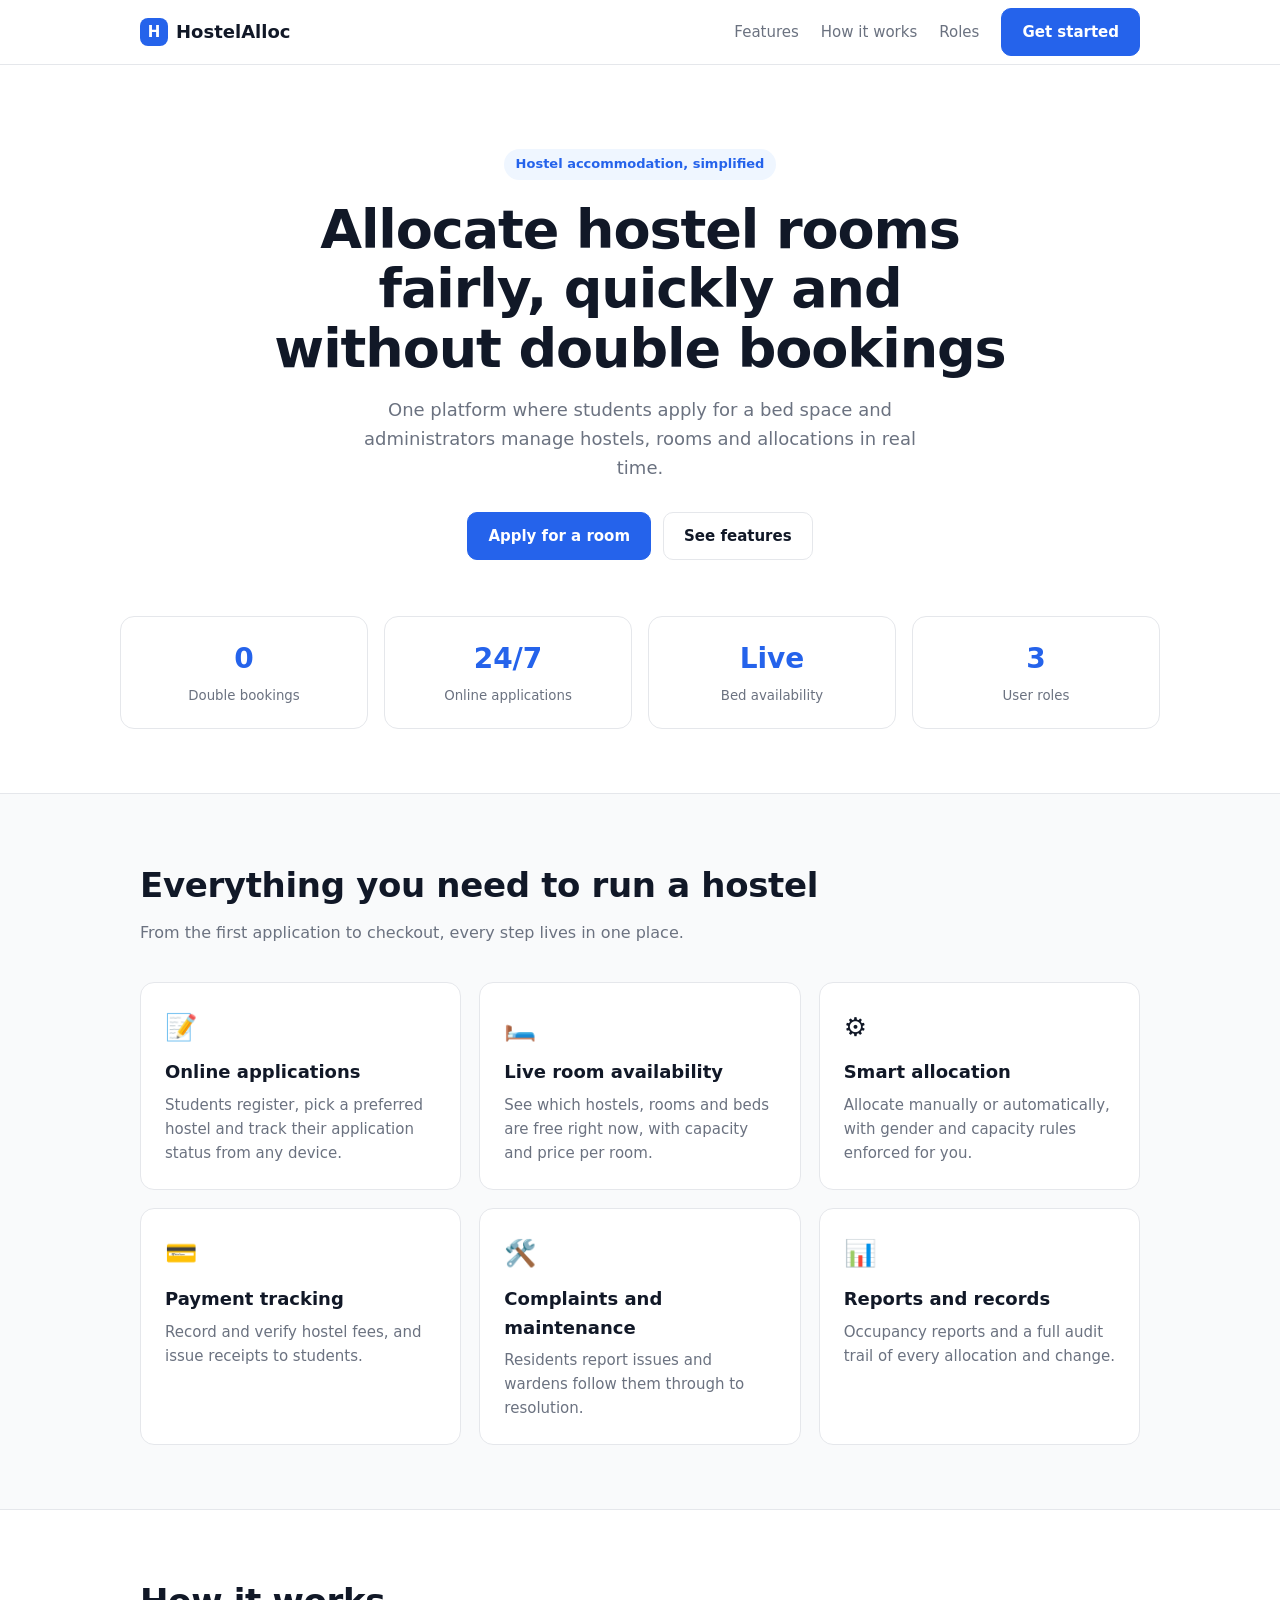
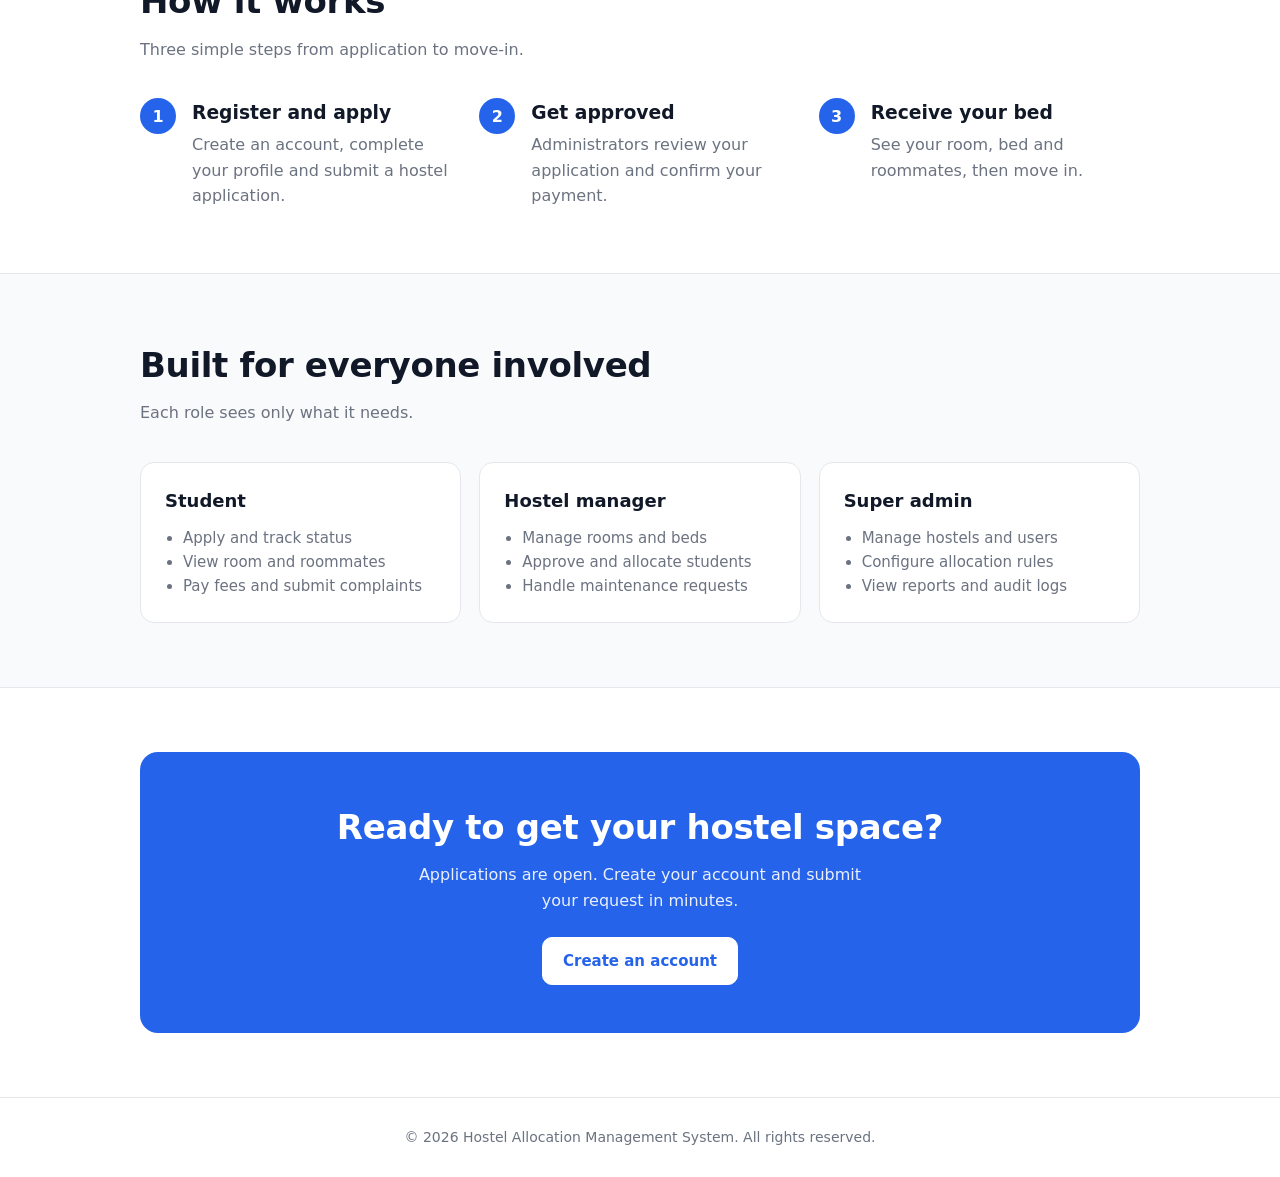
==== index.html @ 5765664a "Add website" ====
<!DOCTYPE html>
<html lang="en">
<head>
<meta charset="utf-8">
<meta name="viewport" content="width=device-width, initial-scale=1, viewport-fit=cover">
<meta name="color-scheme" content="light">
<title>Hostel Allocation Management System</title>
<style>
:root{
  --bg:#ffffff;--ink:#111827;--muted:#6b7280;--line:#e5e7eb;--soft:#f9fafb;
  --accent:#2563eb;--accent-soft:#eff6ff;
  box-sizing:border-box;
  padding-top:env(safe-area-inset-top,0px);
  padding-bottom:env(safe-area-inset-bottom,0px);
}
*,*::before,*::after{box-sizing:inherit}
html{scroll-behavior:smooth;scroll-padding-top:env(safe-area-inset-top,0px)}
body{margin:0;background:var(--bg);color:var(--ink);font-family:system-ui,-apple-system,"Segoe UI",Roboto,Helvetica,Arial,sans-serif;line-height:1.6}
a{color:inherit;text-decoration:none}
.wrap{max-width:1040px;margin:0 auto;padding:0 20px}
header{position:sticky;top:env(safe-area-inset-top,0px);background:rgba(255,255,255,.95);border-bottom:1px solid var(--line);z-index:5}
nav{display:flex;align-items:center;justify-content:space-between;height:64px}
.logo{font-weight:700;font-size:18px;display:flex;gap:8px;align-items:center}
.logo span{background:var(--accent);color:#fff;border-radius:8px;width:28px;height:28px;display:grid;place-items:center;font-size:15px}
.links{display:flex;gap:22px;align-items:center;font-size:15px;color:var(--muted)}
.links a:hover{color:var(--ink)}
.btn{display:inline-block;background:var(--accent);color:#fff;padding:11px 20px;border-radius:10px;font-weight:600;font-size:15px;border:1px solid var(--accent)}
.btn:hover{background:#1d4ed8}
.btn.ghost{background:#fff;color:var(--ink);border-color:var(--line)}
.btn.ghost:hover{background:var(--soft)}
.hero{padding:84px 0 64px;text-align:center}
.tag{display:inline-block;background:var(--accent-soft);color:var(--accent);font-size:13px;font-weight:600;padding:5px 12px;border-radius:999px;margin-bottom:20px}
h1{font-size:clamp(32px,6vw,54px);line-height:1.1;margin:0 auto 18px;max-width:760px;letter-spacing:-.02em}
.lead{color:var(--muted);font-size:18px;max-width:600px;margin:0 auto 30px}
.cta{display:flex;gap:12px;justify-content:center;flex-wrap:wrap}
.stats{display:grid;grid-template-columns:repeat(auto-fit,minmax(150px,1fr));gap:16px;margin:56px 0 0}
.stat{border:1px solid var(--line);border-radius:14px;padding:20px}
.stat b{display:block;font-size:28px;color:var(--accent)}
.stat small{color:var(--muted)}
section{padding:64px 0}
section.alt{background:var(--soft);border-top:1px solid var(--line);border-bottom:1px solid var(--line)}
h2{font-size:clamp(26px,4vw,34px);margin:0 0 8px;letter-spacing:-.01em}
.sub{color:var(--muted);margin:0 0 36px;max-width:560px}
.grid{display:grid;grid-template-columns:repeat(auto-fit,minmax(260px,1fr));gap:18px}
.card{background:#fff;border:1px solid var(--line);border-radius:14px;padding:24px}
.card .ic{font-size:26px;margin-bottom:10px}
.card h3{margin:0 0 6px;font-size:18px}
.card p{margin:0;color:var(--muted);font-size:15px}
.step{display:flex;gap:16px}
.num{flex:none;width:36px;height:36px;border-radius:50%;background:var(--accent);color:#fff;display:grid;place-items:center;font-weight:700}
.roles .card ul{margin:10px 0 0;padding-left:18px;color:var(--muted);font-size:15px}
.cta-box{background:var(--accent);color:#fff;border-radius:18px;padding:48px 24px;text-align:center}
.cta-box h2{color:#fff}
.cta-box p{margin:0 auto 24px;max-width:480px;opacity:.9}
.cta-box .btn{background:#fff;color:var(--accent);border-color:#fff}
footer{border-top:1px solid var(--line);padding:28px 0;color:var(--muted);font-size:14px;text-align:center}
@media(max-width:640px){.links a.hide{display:none}.hero{padding:56px 0 40px}}
</style>
</head>
<body>
<header>
  <div class="wrap">
    <nav>
      <a class="logo" href="#top"><span>H</span>HostelAlloc</a>
      <div class="links">
        <a class="hide" href="#features">Features</a>
        <a class="hide" href="#how">How it works</a>
        <a class="hide" href="#roles">Roles</a>
        <a class="btn" href="#get-started">Get started</a>
      </div>
    </nav>
  </div>
</header>

<main id="top">
  <div class="wrap hero">
    <span class="tag">Hostel accommodation, simplified</span>
    <h1>Allocate hostel rooms fairly, quickly and without double bookings</h1>
    <p class="lead">One platform where students apply for a bed space and administrators manage hostels, rooms and allocations in real time.</p>
    <div class="cta">
      <a class="btn" href="#get-started">Apply for a room</a>
      <a class="btn ghost" href="#features">See features</a>
    </div>
    <div class="stats">
      <div class="stat"><b>0</b><small>Double bookings</small></div>
      <div class="stat"><b>24/7</b><small>Online applications</small></div>
      <div class="stat"><b>Live</b><small>Bed availability</small></div>
      <div class="stat"><b>3</b><small>User roles</small></div>
    </div>
  </div>

  <section id="features" class="alt">
    <div class="wrap">
      <h2>Everything you need to run a hostel</h2>
      <p class="sub">From the first application to checkout, every step lives in one place.</p>
      <div class="grid">
        <div class="card"><div class="ic">📝</div><h3>Online applications</h3><p>Students register, pick a preferred hostel and track their application status from any device.</p></div>
        <div class="card"><div class="ic">🛏️</div><h3>Live room availability</h3><p>See which hostels, rooms and beds are free right now, with capacity and price per room.</p></div>
        <div class="card"><div class="ic">⚙️</div><h3>Smart allocation</h3><p>Allocate manually or automatically, with gender and capacity rules enforced for you.</p></div>
        <div class="card"><div class="ic">💳</div><h3>Payment tracking</h3><p>Record and verify hostel fees, and issue receipts to students.</p></div>
        <div class="card"><div class="ic">🛠️</div><h3>Complaints and maintenance</h3><p>Residents report issues and wardens follow them through to resolution.</p></div>
        <div class="card"><div class="ic">📊</div><h3>Reports and records</h3><p>Occupancy reports and a full audit trail of every allocation and change.</p></div>
      </div>
    </div>
  </section>

  <section id="how">
    <div class="wrap">
      <h2>How it works</h2>
      <p class="sub">Three simple steps from application to move-in.</p>
      <div class="grid">
        <div class="step"><div class="num">1</div><div><h3 style="margin:0 0 4px">Register and apply</h3><p style="margin:0;color:var(--muted)">Create an account, complete your profile and submit a hostel application.</p></div></div>
        <div class="step"><div class="num">2</div><div><h3 style="margin:0 0 4px">Get approved</h3><p style="margin:0;color:var(--muted)">Administrators review your application and confirm your payment.</p></div></div>
        <div class="step"><div class="num">3</div><div><h3 style="margin:0 0 4px">Receive your bed</h3><p style="margin:0;color:var(--muted)">See your room, bed and roommates, then move in.</p></div></div>
      </div>
    </div>
  </section>

  <section id="roles" class="alt roles">
    <div class="wrap">
      <h2>Built for everyone involved</h2>
      <p class="sub">Each role sees only what it needs.</p>
      <div class="grid">
        <div class="card"><h3>Student</h3><ul><li>Apply and track status</li><li>View room and roommates</li><li>Pay fees and submit complaints</li></ul></div>
        <div class="card"><h3>Hostel manager</h3><ul><li>Manage rooms and beds</li><li>Approve and allocate students</li><li>Handle maintenance requests</li></ul></div>
        <div class="card"><h3>Super admin</h3><ul><li>Manage hostels and users</li><li>Configure allocation rules</li><li>View reports and audit logs</li></ul></div>
      </div>
    </div>
  </section>

  <section id="get-started">
    <div class="wrap">
      <div class="cta-box">
        <h2>Ready to get your hostel space?</h2>
        <p>Applications are open. Create your account and submit your request in minutes.</p>
        <a class="btn" href="#top">Create an account</a>
      </div>
    </div>
  </section>
</main>

<footer>
  <div class="wrap">© 2026 Hostel Allocation Management System. All rights reserved.</div>
</footer>
</body>
</html>
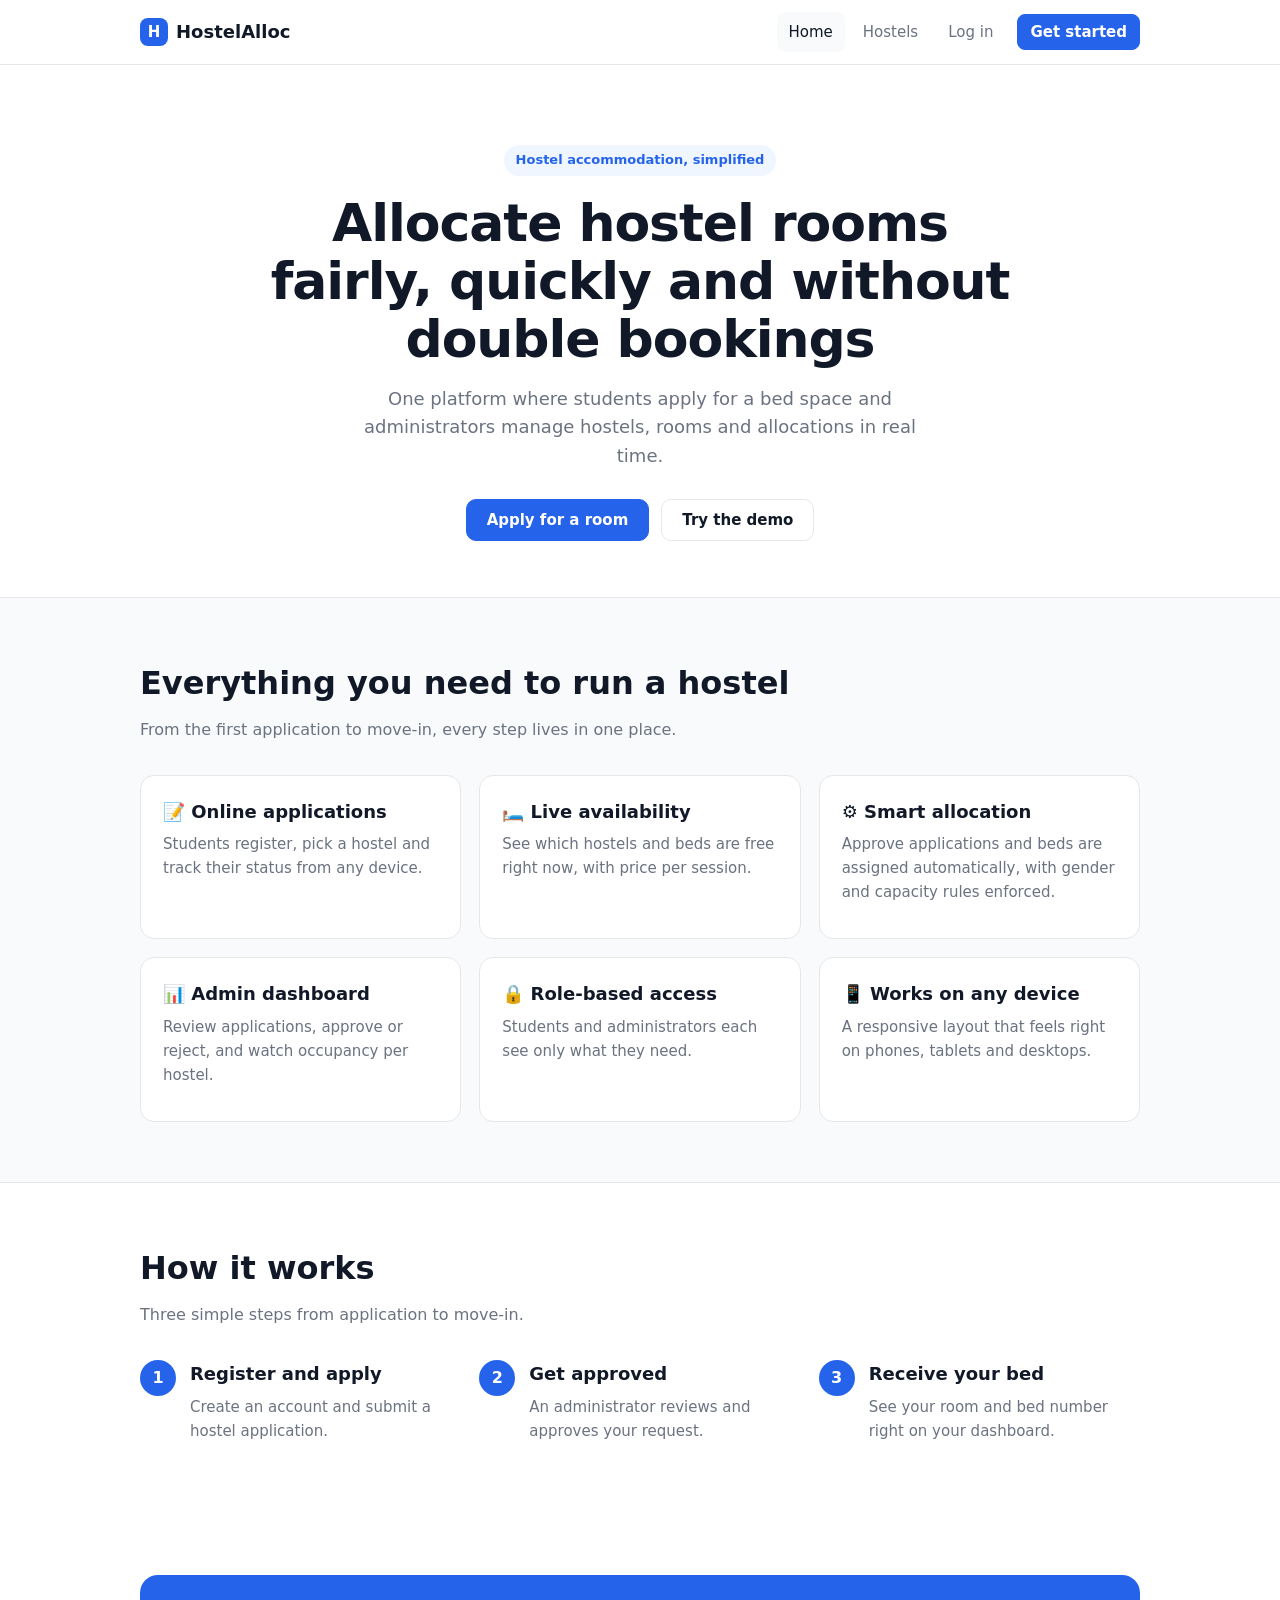
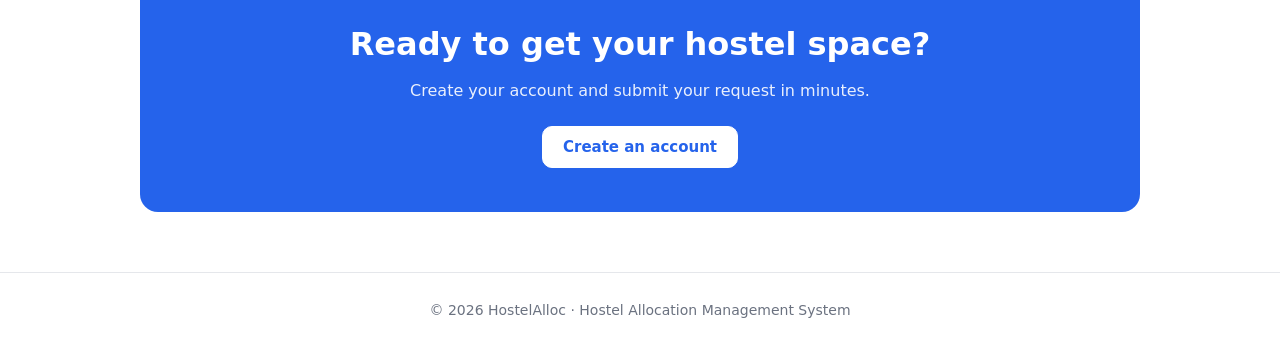
==== commit 40213c7b: "Add multi-page website" ====
--- a/index.html
+++ b/index.html
@@ -1,146 +1,24 @@
-<!DOCTYPE html>
-<html lang="en">
-<head>
-<meta charset="utf-8">
-<meta name="viewport" content="width=device-width, initial-scale=1, viewport-fit=cover">
-<meta name="color-scheme" content="light">
-<title>Hostel Allocation Management System</title>
-<style>
-:root{
-  --bg:#ffffff;--ink:#111827;--muted:#6b7280;--line:#e5e7eb;--soft:#f9fafb;
-  --accent:#2563eb;--accent-soft:#eff6ff;
-  box-sizing:border-box;
-  padding-top:env(safe-area-inset-top,0px);
-  padding-bottom:env(safe-area-inset-bottom,0px);
-}
-*,*::before,*::after{box-sizing:inherit}
-html{scroll-behavior:smooth;scroll-padding-top:env(safe-area-inset-top,0px)}
-body{margin:0;background:var(--bg);color:var(--ink);font-family:system-ui,-apple-system,"Segoe UI",Roboto,Helvetica,Arial,sans-serif;line-height:1.6}
-a{color:inherit;text-decoration:none}
-.wrap{max-width:1040px;margin:0 auto;padding:0 20px}
-header{position:sticky;top:env(safe-area-inset-top,0px);background:rgba(255,255,255,.95);border-bottom:1px solid var(--line);z-index:5}
-nav{display:flex;align-items:center;justify-content:space-between;height:64px}
-.logo{font-weight:700;font-size:18px;display:flex;gap:8px;align-items:center}
-.logo span{background:var(--accent);color:#fff;border-radius:8px;width:28px;height:28px;display:grid;place-items:center;font-size:15px}
-.links{display:flex;gap:22px;align-items:center;font-size:15px;color:var(--muted)}
-.links a:hover{color:var(--ink)}
-.btn{display:inline-block;background:var(--accent);color:#fff;padding:11px 20px;border-radius:10px;font-weight:600;font-size:15px;border:1px solid var(--accent)}
-.btn:hover{background:#1d4ed8}
-.btn.ghost{background:#fff;color:var(--ink);border-color:var(--line)}
-.btn.ghost:hover{background:var(--soft)}
-.hero{padding:84px 0 64px;text-align:center}
-.tag{display:inline-block;background:var(--accent-soft);color:var(--accent);font-size:13px;font-weight:600;padding:5px 12px;border-radius:999px;margin-bottom:20px}
-h1{font-size:clamp(32px,6vw,54px);line-height:1.1;margin:0 auto 18px;max-width:760px;letter-spacing:-.02em}
-.lead{color:var(--muted);font-size:18px;max-width:600px;margin:0 auto 30px}
-.cta{display:flex;gap:12px;justify-content:center;flex-wrap:wrap}
-.stats{display:grid;grid-template-columns:repeat(auto-fit,minmax(150px,1fr));gap:16px;margin:56px 0 0}
-.stat{border:1px solid var(--line);border-radius:14px;padding:20px}
-.stat b{display:block;font-size:28px;color:var(--accent)}
-.stat small{color:var(--muted)}
-section{padding:64px 0}
-section.alt{background:var(--soft);border-top:1px solid var(--line);border-bottom:1px solid var(--line)}
-h2{font-size:clamp(26px,4vw,34px);margin:0 0 8px;letter-spacing:-.01em}
-.sub{color:var(--muted);margin:0 0 36px;max-width:560px}
-.grid{display:grid;grid-template-columns:repeat(auto-fit,minmax(260px,1fr));gap:18px}
-.card{background:#fff;border:1px solid var(--line);border-radius:14px;padding:24px}
-.card .ic{font-size:26px;margin-bottom:10px}
-.card h3{margin:0 0 6px;font-size:18px}
-.card p{margin:0;color:var(--muted);font-size:15px}
-.step{display:flex;gap:16px}
-.num{flex:none;width:36px;height:36px;border-radius:50%;background:var(--accent);color:#fff;display:grid;place-items:center;font-weight:700}
-.roles .card ul{margin:10px 0 0;padding-left:18px;color:var(--muted);font-size:15px}
-.cta-box{background:var(--accent);color:#fff;border-radius:18px;padding:48px 24px;text-align:center}
-.cta-box h2{color:#fff}
-.cta-box p{margin:0 auto 24px;max-width:480px;opacity:.9}
-.cta-box .btn{background:#fff;color:var(--accent);border-color:#fff}
-footer{border-top:1px solid var(--line);padding:28px 0;color:var(--muted);font-size:14px;text-align:center}
-@media(max-width:640px){.links a.hide{display:none}.hero{padding:56px 0 40px}}
-</style>
-</head>
-<body>
-<header>
-  <div class="wrap">
-    <nav>
-      <a class="logo" href="#top"><span>H</span>HostelAlloc</a>
-      <div class="links">
-        <a class="hide" href="#features">Features</a>
-        <a class="hide" href="#how">How it works</a>
-        <a class="hide" href="#roles">Roles</a>
-        <a class="btn" href="#get-started">Get started</a>
-      </div>
-    </nav>
-  </div>
-</header>
-
-<main id="top">
-  <div class="wrap hero">
-    <span class="tag">Hostel accommodation, simplified</span>
-    <h1>Allocate hostel rooms fairly, quickly and without double bookings</h1>
-    <p class="lead">One platform where students apply for a bed space and administrators manage hostels, rooms and allocations in real time.</p>
-    <div class="cta">
-      <a class="btn" href="#get-started">Apply for a room</a>
-      <a class="btn ghost" href="#features">See features</a>
-    </div>
-    <div class="stats">
-      <div class="stat"><b>0</b><small>Double bookings</small></div>
-      <div class="stat"><b>24/7</b><small>Online applications</small></div>
-      <div class="stat"><b>Live</b><small>Bed availability</small></div>
-      <div class="stat"><b>3</b><small>User roles</small></div>
-    </div>
-  </div>
-
-  <section id="features" class="alt">
-    <div class="wrap">
-      <h2>Everything you need to run a hostel</h2>
-      <p class="sub">From the first application to checkout, every step lives in one place.</p>
-      <div class="grid">
-        <div class="card"><div class="ic">📝</div><h3>Online applications</h3><p>Students register, pick a preferred hostel and track their application status from any device.</p></div>
-        <div class="card"><div class="ic">🛏️</div><h3>Live room availability</h3><p>See which hostels, rooms and beds are free right now, with capacity and price per room.</p></div>
-        <div class="card"><div class="ic">⚙️</div><h3>Smart allocation</h3><p>Allocate manually or automatically, with gender and capacity rules enforced for you.</p></div>
-        <div class="card"><div class="ic">💳</div><h3>Payment tracking</h3><p>Record and verify hostel fees, and issue receipts to students.</p></div>
-        <div class="card"><div class="ic">🛠️</div><h3>Complaints and maintenance</h3><p>Residents report issues and wardens follow them through to resolution.</p></div>
-        <div class="card"><div class="ic">📊</div><h3>Reports and records</h3><p>Occupancy reports and a full audit trail of every allocation and change.</p></div>
-      </div>
-    </div>
-  </section>
-
-  <section id="how">
-    <div class="wrap">
-      <h2>How it works</h2>
-      <p class="sub">Three simple steps from application to move-in.</p>
-      <div class="grid">
-        <div class="step"><div class="num">1</div><div><h3 style="margin:0 0 4px">Register and apply</h3><p style="margin:0;color:var(--muted)">Create an account, complete your profile and submit a hostel application.</p></div></div>
-        <div class="step"><div class="num">2</div><div><h3 style="margin:0 0 4px">Get approved</h3><p style="margin:0;color:var(--muted)">Administrators review your application and confirm your payment.</p></div></div>
-        <div class="step"><div class="num">3</div><div><h3 style="margin:0 0 4px">Receive your bed</h3><p style="margin:0;color:var(--muted)">See your room, bed and roommates, then move in.</p></div></div>
-      </div>
-    </div>
-  </section>
-
-  <section id="roles" class="alt roles">
-    <div class="wrap">
-      <h2>Built for everyone involved</h2>
-      <p class="sub">Each role sees only what it needs.</p>
-      <div class="grid">
-        <div class="card"><h3>Student</h3><ul><li>Apply and track status</li><li>View room and roommates</li><li>Pay fees and submit complaints</li></ul></div>
-        <div class="card"><h3>Hostel manager</h3><ul><li>Manage rooms and beds</li><li>Approve and allocate students</li><li>Handle maintenance requests</li></ul></div>
-        <div class="card"><h3>Super admin</h3><ul><li>Manage hostels and users</li><li>Configure allocation rules</li><li>View reports and audit logs</li></ul></div>
-      </div>
-    </div>
-  </section>
-
-  <section id="get-started">
-    <div class="wrap">
-      <div class="cta-box">
-        <h2>Ready to get your hostel space?</h2>
-        <p>Applications are open. Create your account and submit your request in minutes.</p>
-        <a class="btn" href="#top">Create an account</a>
-      </div>
-    </div>
-  </section>
+<!DOCTYPE html><html lang="en"><head><meta charset="utf-8"><meta name="viewport" content="width=device-width, initial-scale=1, viewport-fit=cover"><meta name="color-scheme" content="light"><title>HostelAlloc – Hostel Allocation Management System</title><link rel="stylesheet" href="style.css"></head><body><header id="hd"></header>
+<main>
+<div class="wrap hero"><span class="tag">Hostel accommodation, simplified</span>
+<h1>Allocate hostel rooms fairly, quickly and without double bookings</h1>
+<p class="lead">One platform where students apply for a bed space and administrators manage hostels, rooms and allocations in real time.</p>
+<div class="cta"><a class="btn" href="register.html">Apply for a room</a><a class="btn ghost" href="login.html">Try the demo</a></div></div>
+<section class="alt"><div class="wrap"><h2>Everything you need to run a hostel</h2><p class="sub">From the first application to move-in, every step lives in one place.</p>
+<div class="grid">
+<div class="card"><h3>📝 Online applications</h3><p class="m">Students register, pick a hostel and track their status from any device.</p></div>
+<div class="card"><h3>🛏️ Live availability</h3><p class="m">See which hostels and beds are free right now, with price per session.</p></div>
+<div class="card"><h3>⚙️ Smart allocation</h3><p class="m">Approve applications and beds are assigned automatically, with gender and capacity rules enforced.</p></div>
+<div class="card"><h3>📊 Admin dashboard</h3><p class="m">Review applications, approve or reject, and watch occupancy per hostel.</p></div>
+<div class="card"><h3>🔒 Role-based access</h3><p class="m">Students and administrators each see only what they need.</p></div>
+<div class="card"><h3>📱 Works on any device</h3><p class="m">A responsive layout that feels right on phones, tablets and desktops.</p></div>
+</div></div></section>
+<section><div class="wrap"><h2>How it works</h2><p class="sub">Three simple steps from application to move-in.</p>
+<div class="grid">
+<div class="step"><div class="num">1</div><div><h3>Register and apply</h3><p class="m">Create an account and submit a hostel application.</p></div></div>
+<div class="step"><div class="num">2</div><div><h3>Get approved</h3><p class="m">An administrator reviews and approves your request.</p></div></div>
+<div class="step"><div class="num">3</div><div><h3>Receive your bed</h3><p class="m">See your room and bed number right on your dashboard.</p></div></div>
+</div></div></section>
+<section><div class="wrap"><div class="cb"><h2>Ready to get your hostel space?</h2><p>Create your account and submit your request in minutes.</p><a class="btn" href="register.html">Create an account</a></div></div></section>
 </main>
-
-<footer>
-  <div class="wrap">© 2026 Hostel Allocation Management System. All rights reserved.</div>
-</footer>
-</body>
-</html>
+<footer id="ft"></footer><script src="app.js"></script></body></html>
--- a/style.css
+++ b/style.css
@@ -0,0 +1,78 @@
+:root{--ink:#111827;--mu:#6b7280;--ln:#e5e7eb;--so:#f9fafb;--ac:#2563eb;--as:#eff6ff;box-sizing:border-box;padding-top:env(safe-area-inset-top,0px);padding-bottom:env(safe-area-inset-bottom,0px)}
+*,*::before,*::after{box-sizing:inherit}
+html{scroll-behavior:smooth;scroll-padding-top:env(safe-area-inset-top,0px)}
+body{margin:0;background:#fff;color:var(--ink);font:16px/1.6 system-ui,-apple-system,"Segoe UI",Roboto,Helvetica,Arial,sans-serif}
+body::before{content:"";position:fixed;inset:0 0 auto;height:env(safe-area-inset-top,0px);background:#fff;z-index:10}
+a{color:inherit;text-decoration:none}
+.wrap{max-width:1040px;margin:0 auto;padding:0 20px}
+header{position:sticky;top:env(safe-area-inset-top,0px);background:#fff;border-bottom:1px solid var(--ln);z-index:5}
+.nav{display:flex;align-items:center;justify-content:space-between;height:64px;position:relative}
+.logo{font-weight:700;font-size:18px;display:flex;gap:8px;align-items:center}
+.logo span{background:var(--ac);color:#fff;border-radius:8px;width:28px;height:28px;display:grid;place-items:center;font-size:15px}
+.links{display:flex;gap:6px;align-items:center}
+.links a{padding:8px 12px;border-radius:8px;color:var(--mu);font-size:15px}
+.links a:hover,.links a.on{color:var(--ink);background:var(--so)}
+.links a.btn{color:#fff;margin-left:6px}
+.links a.btn:hover{background:#1d4ed8;color:#fff}
+.mb{display:none;background:none;border:1px solid var(--ln);border-radius:8px;font-size:20px;padding:4px 10px;cursor:pointer}
+.btn{display:inline-block;background:var(--ac);color:#fff;padding:11px 20px;border-radius:10px;font:600 15px system-ui,sans-serif;border:1px solid var(--ac);cursor:pointer}
+.btn:hover{background:#1d4ed8}
+.btn.ghost{background:#fff;color:var(--ink);border-color:var(--ln)}
+.btn.ghost:hover{background:var(--so)}
+.btn.sm{padding:6px 12px;font-size:14px}
+.btn.w{width:100%}
+.hero{padding:80px 0 56px;text-align:center}
+.tag{display:inline-block;background:var(--as);color:var(--ac);font-size:13px;font-weight:600;padding:5px 12px;border-radius:999px;margin-bottom:18px}
+h1{font-size:clamp(30px,6vw,52px);line-height:1.12;margin:0 auto 16px;max-width:760px;letter-spacing:-.02em}
+h2{font-size:clamp(24px,4vw,32px);margin:0 0 8px}
+h3{margin:0 0 6px;font-size:18px}
+.lead{font-size:18px;max-width:600px;margin:0 auto 28px;color:var(--mu)}
+.m{color:var(--mu);font-size:15px;margin:6px 0 12px}
+.cta{display:flex;gap:12px;justify-content:center;flex-wrap:wrap}
+.grid{display:grid;grid-template-columns:repeat(auto-fit,minmax(260px,1fr));gap:18px}
+.stats{display:grid;grid-template-columns:repeat(auto-fit,minmax(140px,1fr));gap:14px;margin:0 0 24px}
+.stat{border:1px solid var(--ln);border-radius:14px;padding:18px}
+.stat b{display:block;font-size:28px;color:var(--ac)}
+.stat small{color:var(--mu)}
+.card{background:#fff;border:1px solid var(--ln);border-radius:14px;padding:22px}
+.card.hl{background:var(--as);border-color:#bfdbfe}
+.big{font-size:26px;font-weight:700;margin:4px 0;color:var(--ac)}
+.row{display:flex;justify-content:space-between;align-items:center;gap:8px}
+section{padding:60px 0}
+.alt{background:var(--so);border-block:1px solid var(--ln)}
+.pg{padding:40px 20px 64px}
+.sub{color:var(--mu);margin:0 0 32px}
+.badge{display:inline-block;font-size:12px;font-weight:600;padding:3px 10px;border-radius:999px;background:var(--as);color:var(--ac)}
+.badge.Approved{background:#dcfce7;color:#166534}
+.badge.Pending{background:#fef3c7;color:#92400e}
+.badge.Rejected{background:#fee2e2;color:#991b1b}
+.bar{height:8px;background:var(--ln);border-radius:99px;overflow:hidden;margin:10px 0}
+.bar i{display:block;height:100%;background:var(--ac)}
+.step{display:flex;gap:14px}
+.num{flex:none;width:36px;height:36px;border-radius:50%;background:var(--ac);color:#fff;display:grid;place-items:center;font-weight:700}
+.cb{background:var(--ac);color:#fff;border-radius:18px;padding:44px 20px;text-align:center}
+.cb p{margin:0 auto 22px;max-width:460px;opacity:.9}
+.cb .btn{background:#fff;color:var(--ac);border-color:#fff}
+label{display:block;font-size:14px;font-weight:600;margin:14px 0 6px}
+input,select{width:100%;padding:11px 12px;border:1px solid var(--ln);border-radius:10px;font:inherit;background:#fff;color:var(--ink)}
+input:focus,select:focus{outline:2px solid var(--ac);outline-offset:1px;border-color:var(--ac)}
+.pwr{position:relative}
+.pwr button{position:absolute;right:8px;top:50%;transform:translateY(-50%);background:none;border:0;color:var(--ac);font-weight:600;cursor:pointer}
+.err{color:#dc2626;font-size:14px;min-height:20px;margin:10px 0 0}
+.auth{display:grid;grid-template-columns:1fr 1fr;min-height:calc(100vh - 65px)}
+.side{background:linear-gradient(135deg,#1d4ed8,#3b82f6);color:#fff;padding:56px 48px;display:flex;flex-direction:column;justify-content:center}
+.side h2{font-size:34px}
+.side p,.side li{opacity:.92}
+.side ul{padding-left:18px;margin:16px 0 0}
+.fs{display:flex;align-items:center;justify-content:center;padding:40px 20px}
+.box{width:100%;max-width:400px}
+.box .btn{margin-top:20px}
+.demo{display:flex;gap:8px;margin-top:14px}
+.demo button{flex:1;margin:0}
+.tw{overflow-x:auto;border:1px solid var(--ln);border-radius:14px}
+table{width:100%;border-collapse:collapse;min-width:640px}
+th,td{text-align:left;padding:12px 14px;border-bottom:1px solid var(--ln);font-size:15px}
+th{background:var(--so);font-size:13px;color:var(--mu)}
+tr:last-child td{border:0}
+footer{border-top:1px solid var(--ln);padding:26px 0;color:var(--mu);font-size:14px;text-align:center}
+@media(max-width:720px){.mb{display:block}.links{display:none;position:absolute;top:64px;left:0;right:0;background:#fff;flex-direction:column;align-items:stretch;padding:12px 20px;border-bottom:1px solid var(--ln)}.nav.open .links{display:flex}.links a.btn{margin:6px 0 0;text-align:center}.auth{grid-template-columns:1fr}.side{display:none}.hero{padding:48px 0 32px}section{padding:44px 0}}
